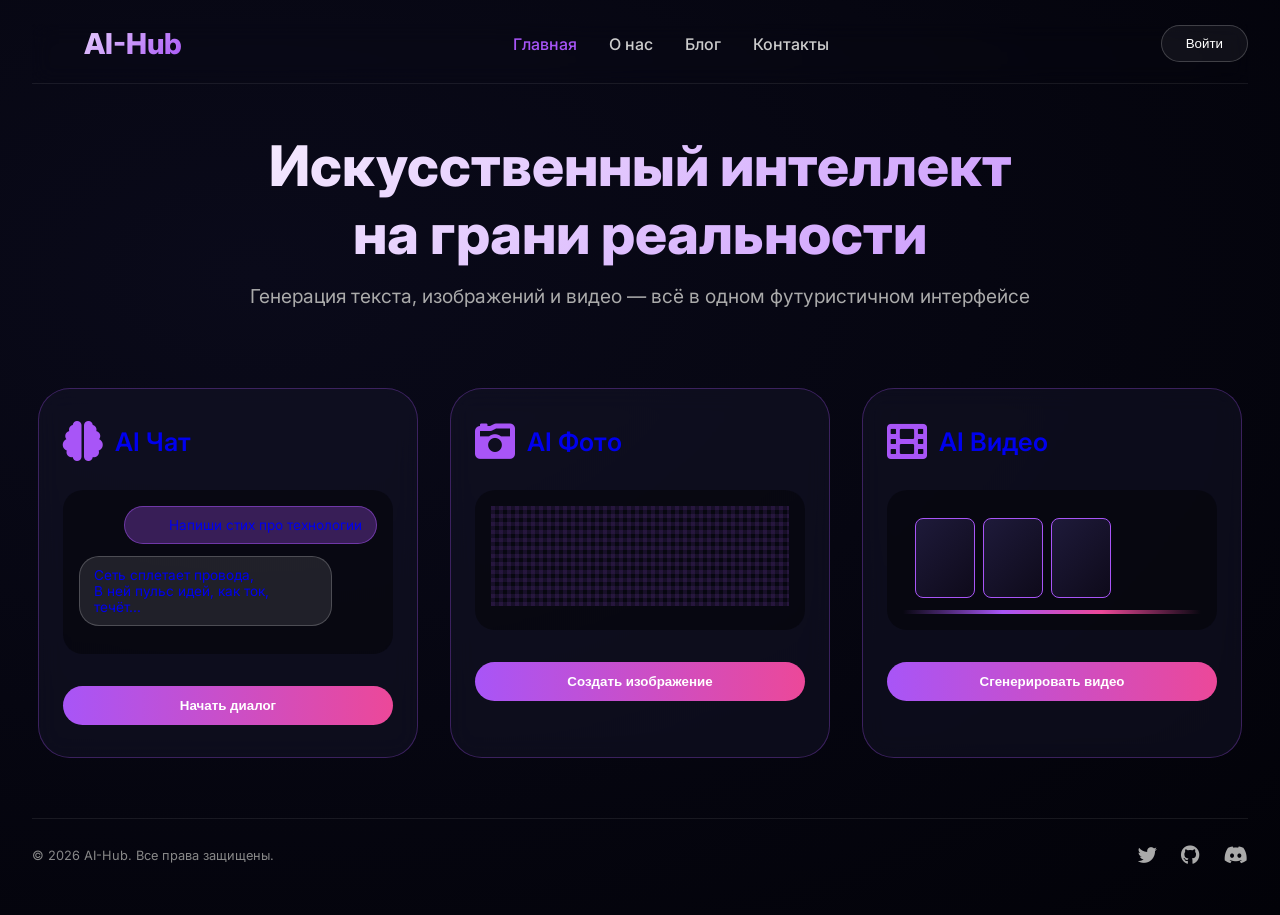
==== index.html @ 040c686a "Update index.html" ====
<!DOCTYPE html>
<html lang="ru">
<head>
    <meta charset="UTF-8">
    <meta name="viewport" content="width=device-width, initial-scale=1.0">
    <title>AI-Hub | Главная</title>
    <link href="https://fonts.googleapis.com/css2?family=Inter:wght@300;400;600;700;800&display=swap" rel="stylesheet">
    <link rel="stylesheet" href="https://cdnjs.cloudflare.com/ajax/libs/font-awesome/6.0.0-beta3/css/all.min.css">
    <style>
        * {
            margin: 0;
            padding: 0;
            box-sizing: border-box;
        }

        body {
            font-family: 'Inter', sans-serif;
            background: radial-gradient(ellipse at 20% 30%, #0a0a1a, #020208);
            color: #eef2ff;
            min-height: 100vh;
        }

        .container {
            max-width: 1400px;
            margin: 0 auto;
            padding: 24px 32px;
        }

        /* Шапка */
        header {
            display: flex;
            justify-content: space-between;
            align-items: center;
            flex-wrap: wrap;
            gap: 20px;
            padding-bottom: 20px;
            border-bottom: 1px solid rgba(255,255,255,0.08);
            backdrop-filter: blur(10px);
            margin-bottom: 48px;
        }
        .logo {
            display: flex;
            align-items: center;
            gap: 12px;
            font-size: 1.8rem;
            font-weight: 800;
            background: linear-gradient(135deg, #fff, #a855f7);
            -webkit-background-clip: text;
            background-clip: text;
            color: transparent;
        }
        .logo-icon {
            font-size: 2rem;
            filter: drop-shadow(0 0 8px #a855f7);
        }
        nav {
            display: flex;
            gap: 32px;
        }
        nav a {
            color: #ccc;
            text-decoration: none;
            font-weight: 500;
            transition: 0.2s;
        }
        nav a:hover, nav a.active {
            color: #a855f7;
        }
        .glass-btn {
            background: rgba(255,255,255,0.05);
            border: 1px solid rgba(255,255,255,0.2);
            padding: 10px 24px;
            border-radius: 40px;
            color: white;
            cursor: pointer;
        }

        /* Герой */
        .hero {
            text-align: center;
            margin-bottom: 80px;
        }
        .hero h1 {
            font-size: 3.5rem;
            font-weight: 800;
            background: linear-gradient(135deg, #fff, #c084fc);
            -webkit-background-clip: text;
            background-clip: text;
            color: transparent;
            margin-bottom: 16px;
        }
        .hero p {
            font-size: 1.2rem;
            color: #aaa;
        }

        /* Карточки – кликабельные ссылки */
        .cards-container {
            display: flex;
            justify-content: center;
            gap: 32px;
            flex-wrap: wrap;
            margin-bottom: 60px;
        }
        .card-link {
            display: block;
            text-decoration: none;
            flex: 1;
            min-width: 280px;
            max-width: 380px;
        }
        .glass-card {
            background: rgba(20,20,40,0.5);
            backdrop-filter: blur(12px);
            border-radius: 32px;
            border: 1px solid rgba(168,85,247,0.3);
            padding: 28px 24px 32px;
            transition: all 0.3s ease;
            height: 100%;
            cursor: pointer;
        }
        .card-link:hover .glass-card {
            transform: translateY(-8px);
            border-color: #a855f7;
            box-shadow: 0 20px 40px rgba(168,85,247,0.2);
        }
        .card-header {
            display: flex;
            align-items: center;
            gap: 12px;
            margin-bottom: 24px;
        }
        .card-icon {
            font-size: 2.5rem;
            color: #a855f7;
        }
        .card-header h2 {
            font-size: 1.6rem;
            font-weight: 600;
        }
        .chat-preview, .photo-preview, .video-preview {
            background: rgba(0,0,0,0.4);
            border-radius: 20px;
            padding: 16px;
            margin: 16px 0;
            min-height: 140px;
        }
        .message-bubble {
            max-width: 85%;
            padding: 10px 14px;
            border-radius: 20px;
            margin-bottom: 12px;
            font-size: 0.85rem;
        }
        .message-bubble.user {
            background: rgba(168,85,247,0.3);
            border: 1px solid rgba(168,85,247,0.5);
            margin-left: auto;
            text-align: right;
        }
        .message-bubble.ai {
            background: rgba(255,255,255,0.1);
            border: 1px solid rgba(255,255,255,0.2);
        }
        .photo-preview {
            overflow: hidden;   /* ← уже было */
        }
        .video-preview {
            overflow: hidden;   /* ✅ ИСПРАВЛЕНО: теперь анимация не вылезает */
        }
        .pixel-canvas {
            width: 100%;
            height: 100px;
            background: repeating-linear-gradient(0deg, rgba(168,85,247,0.1) 0px, rgba(168,85,247,0.1) 4px, transparent 4px, transparent 8px),
                        repeating-linear-gradient(90deg, rgba(168,85,247,0.1) 0px, rgba(168,85,247,0.1) 4px, transparent 4px, transparent 8px);
            animation: pixelShift 3s linear infinite;
        }
        @keyframes pixelShift {
            0% { background-position: 0 0; }
            100% { background-position: 40px 40px; }
        }
        .film-strip {
            display: flex;
            gap: 8px;
            padding: 12px;
            animation: slideStrip 4s linear infinite;
        }
        .frame {
            width: 60px;
            height: 80px;
            background: linear-gradient(135deg, #1e1a3a, #0e0a1a);
            border: 1px solid #a855f7;
            border-radius: 8px;
            flex-shrink: 0;
        }
        @keyframes slideStrip {
            0% { transform: translateX(0); }
            100% { transform: translateX(-200px); }
        }
        .data-stream {
            height: 4px;
            background: linear-gradient(90deg, transparent, #a855f7, #ec4899, transparent);
            animation: streamFlow 1.5s linear infinite;
        }
        @keyframes streamFlow {
            0% { background-position: -200% 0; }
            100% { background-position: 200% 0; }
        }
        .card-btn {
            background: linear-gradient(90deg, #a855f7, #ec4899);
            border: none;
            width: 100%;
            padding: 12px;
            border-radius: 40px;
            font-weight: 600;
            color: white;
            cursor: pointer;
            margin-top: 16px;
            transition: 0.2s;
        }

        footer {
            display: flex;
            justify-content: space-between;
            align-items: center;
            flex-wrap: wrap;
            gap: 16px;
            padding: 24px 0;
            border-top: 1px solid rgba(255,255,255,0.08);
            font-size: 0.8rem;
            color: #888;
        }
        .social-links a {
            color: #aaa;
            margin-left: 20px;
            font-size: 1.2rem;
        }
        .social-links a:hover {
            color: #a855f7;
        }

        @media (max-width: 768px) {
            .container { padding: 16px; }
            .hero h1 { font-size: 2rem; }
            .cards-container { flex-direction: column; align-items: center; }
        }
    </style>
</head>
<body>
    <div class="container">
        <header>
            <div class="logo">
                <div class="logo-icon">✨</div>
                <span>AI-Hub</span>
            </div>
            <nav>
                <a href="index.html" class="active">Главная</a>
                <a href="about.html">О нас</a>
                <a href="blog.html">Блог</a>
                <a href="contacts.html">Контакты</a>
            </nav>
            <button class="glass-btn">Войти</button>
        </header>

        <main>
            <div class="hero">
                <h1>Искусственный интеллект<br>на грани реальности</h1>
                <p>Генерация текста, изображений и видео — всё в одном футуристичном интерфейсе</p>
            </div>

            <div class="cards-container">
                <!-- AI Чат -->
                <a href="chat.html" class="card-link">
                    <div class="glass-card">
                        <div class="card-header">
                            <div class="card-icon"><i class="fas fa-brain"></i></div>
                            <h2>AI Чат</h2>
                        </div>
                        <div class="chat-preview">
                            <div class="message-bubble user">Напиши стих про технологии</div>
                            <div class="message-bubble ai">Сеть сплетает провода,<br>В ней пульс идей, как ток, течёт...</div>
                        </div>
                        <button class="card-btn">Начать диалог</button>
                    </div>
                </a>

                <!-- AI Фото -->
                <a href="photo.html" class="card-link">
                    <div class="glass-card">
                        <div class="card-header">
                            <div class="card-icon"><i class="fas fa-camera-retro"></i></div>
                            <h2>AI Фото</h2>
                        </div>
                        <div class="photo-preview">
                            <div class="pixel-canvas"></div>
                        </div>
                        <button class="card-btn">Создать изображение</button>
                    </div>
                </a>

                <!-- AI Видео -->
                <a href="video.html" class="card-link">
                    <div class="glass-card">
                        <div class="card-header">
                            <div class="card-icon"><i class="fas fa-film"></i></div>
                            <h2>AI Видео</h2>
                        </div>
                        <div class="video-preview">
                            <div class="film-strip">
                                <div class="frame"></div>
                                <div class="frame"></div>
                                <div class="frame"></div>
                            </div>
                            <div class="data-stream"></div>
                        </div>
                        <button class="card-btn">Сгенерировать видео</button>
                    </div>
                </a>
            </div>
        </main>

        <footer>
            <p>© 2026 AI-Hub. Все права защищены.</p>
            <div class="social-links">
                <a href="#"><i class="fab fa-twitter"></i></a>
                <a href="#"><i class="fab fa-github"></i></a>
                <a href="#"><i class="fab fa-discord"></i></a>
            </div>
        </footer>
    </div>
</body>
</html>
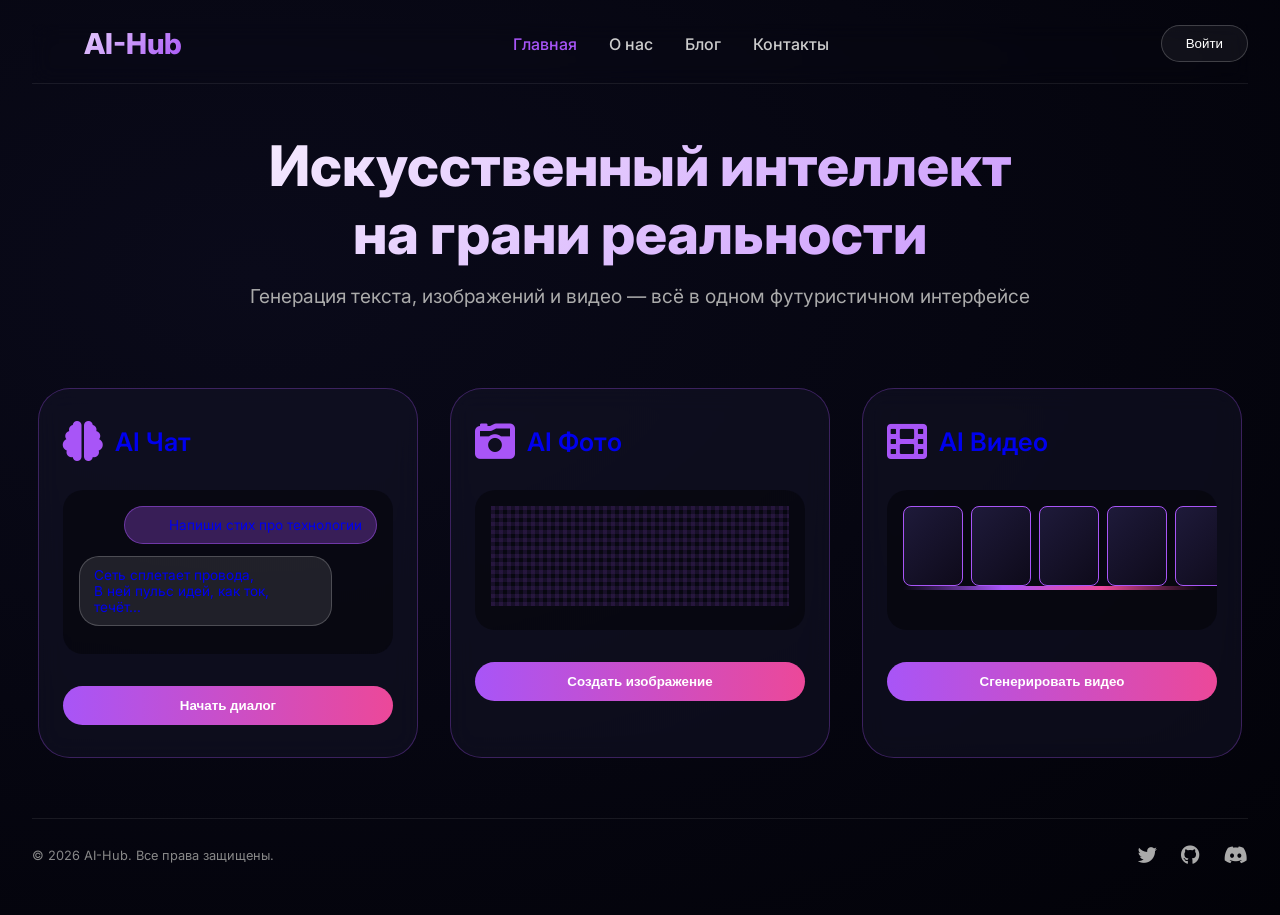
==== commit 7d54effa: "Update index.html" ====
--- a/index.html
+++ b/index.html
@@ -26,7 +26,6 @@
             padding: 24px 32px;
         }
 
-        /* Шапка */
         header {
             display: flex;
             justify-content: space-between;
@@ -75,7 +74,6 @@
             cursor: pointer;
         }
 
-        /* Герой */
         .hero {
             text-align: center;
             margin-bottom: 80px;
@@ -94,7 +92,6 @@
             color: #aaa;
         }
 
-        /* Карточки – кликабельные ссылки */
         .cards-container {
             display: flex;
             justify-content: center;
@@ -163,10 +160,10 @@
             border: 1px solid rgba(255,255,255,0.2);
         }
         .photo-preview {
-            overflow: hidden;   /* ← уже было */
+            overflow: hidden;
         }
         .video-preview {
-            overflow: hidden;   /* ✅ ИСПРАВЛЕНО: теперь анимация не вылезает */
+            overflow: hidden;
         }
         .pixel-canvas {
             width: 100%;
@@ -179,10 +176,12 @@
             0% { background-position: 0 0; }
             100% { background-position: 40px 40px; }
         }
+
+        /* Новый контейнер для бесшовной прокрутки */
         .film-strip {
             display: flex;
             gap: 8px;
-            padding: 12px;
+            width: max-content;        /* чтобы вместить все кадры */
             animation: slideStrip 4s linear infinite;
         }
         .frame {
@@ -195,8 +194,9 @@
         }
         @keyframes slideStrip {
             0% { transform: translateX(0); }
-            100% { transform: translateX(-200px); }
-        }
+            100% { transform: translateX(-50%); }
+        }
+
         .data-stream {
             height: 4px;
             background: linear-gradient(90deg, transparent, #a855f7, #ec4899, transparent);
@@ -310,6 +310,9 @@
                                 <div class="frame"></div>
                                 <div class="frame"></div>
                                 <div class="frame"></div>
+                                <div class="frame"></div>
+                                <div class="frame"></div>
+                                <div class="frame"></div>
                             </div>
                             <div class="data-stream"></div>
                         </div>
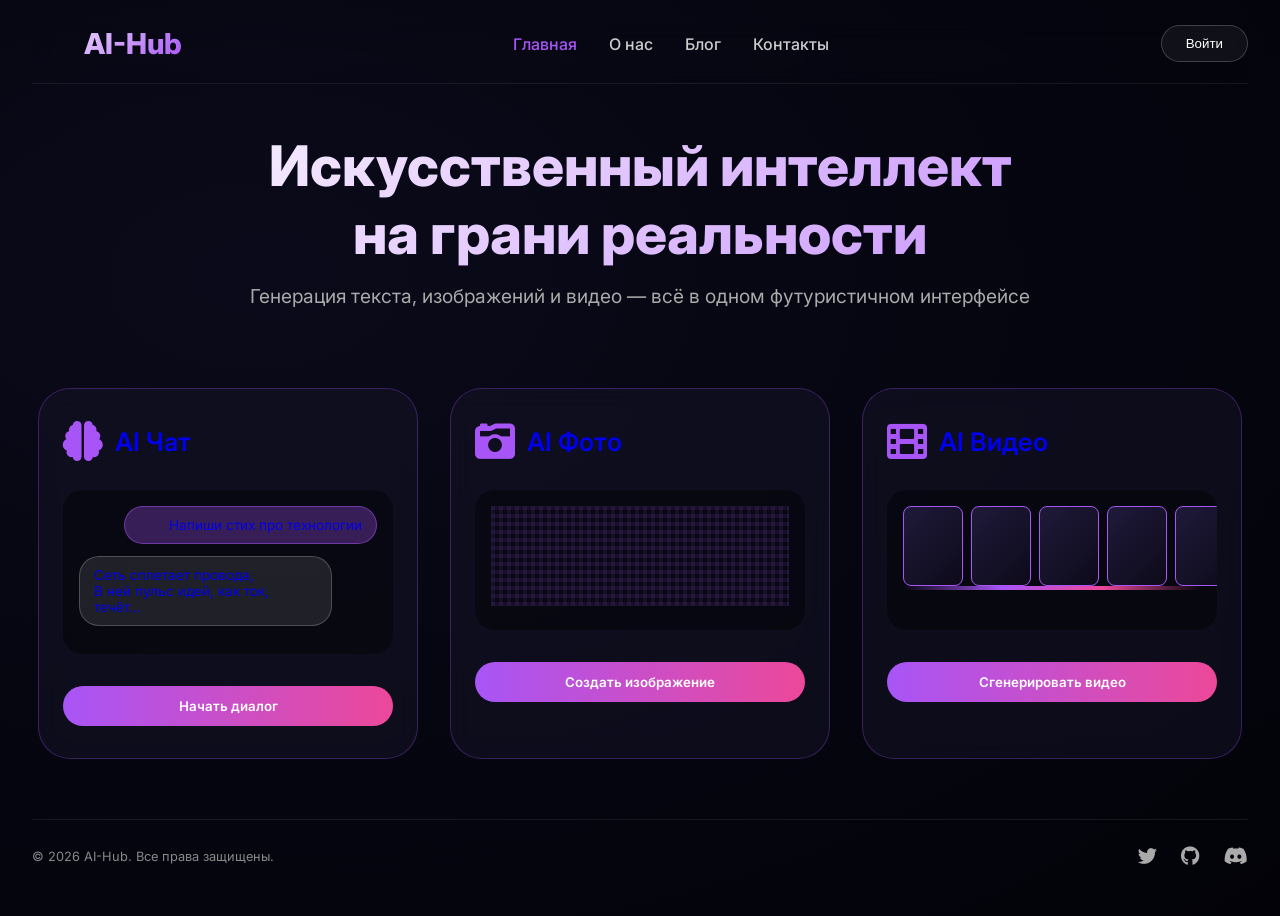
==== commit af333a39: "Update index.html" ====
--- a/index.html
+++ b/index.html
@@ -26,6 +26,7 @@
             padding: 24px 32px;
         }
 
+        /* Шапка */
         header {
             display: flex;
             justify-content: space-between;
@@ -65,6 +66,13 @@
         nav a:hover, nav a.active {
             color: #a855f7;
         }
+
+        /* Кнопка Войти и профиль */
+        .auth-area {
+            display: flex;
+            align-items: center;
+            gap: 12px;
+        }
         .glass-btn {
             background: rgba(255,255,255,0.05);
             border: 1px solid rgba(255,255,255,0.2);
@@ -72,8 +80,46 @@
             border-radius: 40px;
             color: white;
             cursor: pointer;
-        }
-
+            transition: 0.2s;
+        }
+        .glass-btn:hover {
+            background: rgba(168,85,247,0.3);
+            border-color: #a855f7;
+        }
+        .profile-info {
+            display: flex;
+            align-items: center;
+            gap: 12px;
+            background: rgba(255,255,255,0.05);
+            border: 1px solid rgba(168,85,247,0.4);
+            border-radius: 40px;
+            padding: 6px 18px 6px 12px;
+        }
+        .profile-info .user-data {
+            display: flex;
+            flex-direction: column;
+            color: #fff;
+        }
+        .profile-info .user-name {
+            font-weight: 600;
+            font-size: 0.9rem;
+            line-height: 1.2;
+        }
+        .profile-info .user-id {
+            font-size: 0.7rem;
+            color: #a855f7;
+            letter-spacing: 0.5px;
+        }
+        .profile-info .logout-btn {
+            background: none;
+            border: none;
+            color: #ff4d6a;
+            font-size: 1rem;
+            cursor: pointer;
+            padding: 4px;
+        }
+
+        /* Герой */
         .hero {
             text-align: center;
             margin-bottom: 80px;
@@ -92,6 +138,7 @@
             color: #aaa;
         }
 
+        /* Карточки */
         .cards-container {
             display: flex;
             justify-content: center;
@@ -176,12 +223,10 @@
             0% { background-position: 0 0; }
             100% { background-position: 40px 40px; }
         }
-
-        /* Новый контейнер для бесшовной прокрутки */
         .film-strip {
             display: flex;
             gap: 8px;
-            width: max-content;        /* чтобы вместить все кадры */
+            width: max-content;
             animation: slideStrip 4s linear infinite;
         }
         .frame {
@@ -196,7 +241,6 @@
             0% { transform: translateX(0); }
             100% { transform: translateX(-50%); }
         }
-
         .data-stream {
             height: 4px;
             background: linear-gradient(90deg, transparent, #a855f7, #ec4899, transparent);
@@ -217,6 +261,109 @@
             cursor: pointer;
             margin-top: 16px;
             transition: 0.2s;
+            font-family: 'Inter', sans-serif;
+        }
+
+        /* Модальное окно */
+        .modal {
+            display: none;
+            position: fixed;
+            top: 0;
+            left: 0;
+            width: 100%;
+            height: 100%;
+            background: rgba(0,0,0,0.7);
+            backdrop-filter: blur(6px);
+            justify-content: center;
+            align-items: center;
+            z-index: 1000;
+        }
+        .modal.active {
+            display: flex;
+        }
+        .modal-content {
+            background: rgba(20,20,40,0.95);
+            backdrop-filter: blur(12px);
+            border: 1px solid rgba(168,85,247,0.4);
+            border-radius: 32px;
+            padding: 32px;
+            max-width: 400px;
+            width: 90%;
+            position: relative;
+            animation: modalIn 0.3s ease;
+        }
+        @keyframes modalIn {
+            from { transform: scale(0.9); opacity: 0; }
+            to { transform: scale(1); opacity: 1; }
+        }
+        .modal-close {
+            position: absolute;
+            top: 16px;
+            right: 20px;
+            background: none;
+            border: none;
+            color: #aaa;
+            font-size: 1.5rem;
+            cursor: pointer;
+        }
+        .modal-tabs {
+            display: flex;
+            margin-bottom: 24px;
+            border-bottom: 1px solid rgba(255,255,255,0.1);
+        }
+        .modal-tab {
+            flex: 1;
+            text-align: center;
+            padding: 12px;
+            cursor: pointer;
+            font-weight: 500;
+            color: #aaa;
+            transition: 0.2s;
+            border-bottom: 2px solid transparent;
+        }
+        .modal-tab.active {
+            color: #a855f7;
+            border-bottom-color: #a855f7;
+        }
+        .form-group {
+            margin-bottom: 16px;
+        }
+        .form-group label {
+            display: block;
+            margin-bottom: 6px;
+            font-size: 0.85rem;
+            color: #ccc;
+        }
+        .form-group input {
+            width: 100%;
+            background: rgba(0,0,0,0.5);
+            border: 1px solid rgba(168,85,247,0.5);
+            border-radius: 12px;
+            padding: 12px;
+            color: white;
+            font-family: 'Inter', sans-serif;
+        }
+        .form-group input:focus {
+            outline: none;
+            border-color: #a855f7;
+        }
+        .error-msg {
+            color: #ff6b7a;
+            font-size: 0.8rem;
+            margin-top: 4px;
+            display: none;
+        }
+        .submit-btn {
+            background: linear-gradient(90deg, #a855f7, #ec4899);
+            border: none;
+            width: 100%;
+            padding: 12px;
+            border-radius: 40px;
+            font-weight: 600;
+            color: white;
+            cursor: pointer;
+            margin-top: 8px;
+            font-family: 'Inter', sans-serif;
         }
 
         footer {
@@ -259,7 +406,9 @@
                 <a href="blog.html">Блог</a>
                 <a href="contacts.html">Контакты</a>
             </nav>
-            <button class="glass-btn">Войти</button>
+            <div class="auth-area" id="authArea">
+                <button class="glass-btn" id="authBtn">Войти</button>
+            </div>
         </header>
 
         <main>
@@ -280,7 +429,7 @@
                             <div class="message-bubble user">Напиши стих про технологии</div>
                             <div class="message-bubble ai">Сеть сплетает провода,<br>В ней пульс идей, как ток, течёт...</div>
                         </div>
-                        <button class="card-btn">Начать диалог</button>
+                        <button class="card-btn" type="button">Начать диалог</button>
                     </div>
                 </a>
 
@@ -294,7 +443,7 @@
                         <div class="photo-preview">
                             <div class="pixel-canvas"></div>
                         </div>
-                        <button class="card-btn">Создать изображение</button>
+                        <button class="card-btn" type="button">Создать изображение</button>
                     </div>
                 </a>
 
@@ -316,7 +465,7 @@
                             </div>
                             <div class="data-stream"></div>
                         </div>
-                        <button class="card-btn">Сгенерировать видео</button>
+                        <button class="card-btn" type="button">Сгенерировать видео</button>
                     </div>
                 </a>
             </div>
@@ -331,5 +480,270 @@
             </div>
         </footer>
     </div>
+
+    <!-- Модальное окно авторизации -->
+    <div class="modal" id="authModal">
+        <div class="modal-content">
+            <button class="modal-close" id="closeModal">&times;</button>
+            <div class="modal-tabs">
+                <div class="modal-tab active" data-tab="login">Вход</div>
+                <div class="modal-tab" data-tab="register">Регистрация</div>
+            </div>
+            <!-- Форма входа -->
+            <form id="loginForm">
+                <div class="form-group">
+                    <label>Имя пользователя (латиница)</label>
+                    <input type="text" id="loginName" placeholder="username" required>
+                    <div class="error-msg" id="loginError"></div>
+                </div>
+                <div class="form-group">
+                    <label>Пароль</label>
+                    <input type="password" id="loginPassword" placeholder="Пароль" required>
+                </div>
+                <button type="submit" class="submit-btn">Войти</button>
+            </form>
+            <!-- Форма регистрации (скрыта) -->
+            <form id="registerForm" style="display: none;">
+                <div class="form-group">
+                    <label>Имя пользователя (латиница)</label>
+                    <input type="text" id="regName" placeholder="username" required>
+                    <div class="error-msg" id="regNameError"></div>
+                </div>
+                <div class="form-group">
+                    <label>Пароль (минимум 6 символов)</label>
+                    <input type="password" id="regPassword" placeholder="Пароль" required>
+                    <div class="error-msg" id="regPassError"></div>
+                </div>
+                <div class="form-group">
+                    <label>Повторите пароль</label>
+                    <input type="password" id="regPassword2" placeholder="Пароль ещё раз" required>
+                    <div class="error-msg" id="regPass2Error"></div>
+                </div>
+                <button type="submit" class="submit-btn">Зарегистрироваться</button>
+            </form>
+        </div>
+    </div>
+
+    <script>
+        (() => {
+            // ---------- localStorage база ----------
+            const STORAGE_KEY = 'aihub_users';
+            const CURRENT_USER_KEY = 'aihub_currentUser';
+
+            function getUsers() {
+                try {
+                    return JSON.parse(localStorage.getItem(STORAGE_KEY)) || [];
+                } catch (e) {
+                    return [];
+                }
+            }
+
+            function saveUsers(users) {
+                localStorage.setItem(STORAGE_KEY, JSON.stringify(users));
+            }
+
+            function getCurrentUser() {
+                try {
+                    return JSON.parse(localStorage.getItem(CURRENT_USER_KEY));
+                } catch (e) {
+                    return null;
+                }
+            }
+
+            function setCurrentUser(user) {
+                localStorage.setItem(CURRENT_USER_KEY, JSON.stringify(user));
+            }
+
+            function clearCurrentUser() {
+                localStorage.removeItem(CURRENT_USER_KEY);
+            }
+
+            // ---------- DOM элементы ----------
+            const authArea = document.getElementById('authArea');
+            const authBtn = document.getElementById('authBtn');
+            const modal = document.getElementById('authModal');
+            const closeModalBtn = document.getElementById('closeModal');
+            const tabs = document.querySelectorAll('.modal-tab');
+            const loginForm = document.getElementById('loginForm');
+            const registerForm = document.getElementById('registerForm');
+
+            const loginName = document.getElementById('loginName');
+            const loginPassword = document.getElementById('loginPassword');
+            const loginError = document.getElementById('loginError');
+
+            const regName = document.getElementById('regName');
+            const regPassword = document.getElementById('regPassword');
+            const regPassword2 = document.getElementById('regPassword2');
+            const regNameError = document.getElementById('regNameError');
+            const regPassError = document.getElementById('regPassError');
+            const regPass2Error = document.getElementById('regPass2Error');
+
+            // ---------- Функции отображения профиля ----------
+            function renderAuthArea() {
+                const user = getCurrentUser();
+                authArea.innerHTML = ''; // очищаем
+                if (user) {
+                    // показываем профиль
+                    const profileDiv = document.createElement('div');
+                    profileDiv.className = 'profile-info';
+                    profileDiv.innerHTML = `
+                        <div class="user-data">
+                            <span class="user-name">${user.name}</span>
+                            <span class="user-id">ID: ${user.id}</span>
+                        </div>
+                        <button class="logout-btn" id="logoutBtn" title="Выйти"><i class="fas fa-sign-out-alt"></i></button>
+                    `;
+                    authArea.appendChild(profileDiv);
+                    document.getElementById('logoutBtn').addEventListener('click', logout);
+                } else {
+                    // кнопка Войти
+                    const btn = document.createElement('button');
+                    btn.className = 'glass-btn';
+                    btn.id = 'authBtn';
+                    btn.textContent = 'Войти';
+                    btn.addEventListener('click', openModal);
+                    authArea.appendChild(btn);
+                }
+            }
+
+            function openModal() {
+                modal.classList.add('active');
+                // сброс полей и ошибок
+                loginForm.reset();
+                registerForm.reset();
+                hideErrors();
+                // вкладка Вход по умолчанию
+                switchTab('login');
+            }
+
+            function closeModal() {
+                modal.classList.remove('active');
+            }
+
+            function hideErrors() {
+                loginError.style.display = 'none';
+                regNameError.style.display = 'none';
+                regPassError.style.display = 'none';
+                regPass2Error.style.display = 'none';
+            }
+
+            function switchTab(tabName) {
+                tabs.forEach(t => t.classList.remove('active'));
+                if (tabName === 'login') {
+                    document.querySelector('[data-tab="login"]').classList.add('active');
+                    loginForm.style.display = 'block';
+                    registerForm.style.display = 'none';
+                } else {
+                    document.querySelector('[data-tab="register"]').classList.add('active');
+                    loginForm.style.display = 'none';
+                    registerForm.style.display = 'block';
+                }
+                hideErrors();
+            }
+
+            // Валидация имени (только латиница и цифры)
+            function isValidUsername(name) {
+                return /^[a-zA-Z0-9]+$/.test(name);
+            }
+
+            function generateUserId() {
+                return 'U' + Math.random().toString(16).slice(2, 10).toUpperCase();
+            }
+
+            // ---------- Логика входа ----------
+            loginForm.addEventListener('submit', (e) => {
+                e.preventDefault();
+                hideErrors();
+                const name = loginName.value.trim();
+                const pass = loginPassword.value;
+                if (!isValidUsername(name)) {
+                    loginError.textContent = 'Имя может содержать только латинские буквы и цифры';
+                    loginError.style.display = 'block';
+                    return;
+                }
+                const users = getUsers();
+                const user = users.find(u => u.name.toLowerCase() === name.toLowerCase() && u.password === pass);
+                if (!user) {
+                    loginError.textContent = 'Неверное имя пользователя или пароль';
+                    loginError.style.display = 'block';
+                    return;
+                }
+                // Успешный вход
+                setCurrentUser({ name: user.name, id: user.id });
+                closeModal();
+                renderAuthArea();
+            });
+
+            // ---------- Логика регистрации ----------
+            registerForm.addEventListener('submit', (e) => {
+                e.preventDefault();
+                hideErrors();
+                const name = regName.value.trim();
+                const pass = regPassword.value;
+                const pass2 = regPassword2.value;
+
+                // Проверки
+                if (!isValidUsername(name)) {
+                    regNameError.textContent = 'Имя может содержать только латинские буквы и цифры';
+                    regNameError.style.display = 'block';
+                    return;
+                }
+                if (pass.length < 6) {
+                    regPassError.textContent = 'Пароль должен быть не менее 6 символов';
+                    regPassError.style.display = 'block';
+                    return;
+                }
+                if (pass !== pass2) {
+                    regPass2Error.textContent = 'Пароли не совпадают';
+                    regPass2Error.style.display = 'block';
+                    return;
+                }
+
+                const users = getUsers();
+                if (users.some(u => u.name.toLowerCase() === name.toLowerCase())) {
+                    regNameError.textContent = 'Пользователь с таким именем уже существует';
+                    regNameError.style.display = 'block';
+                    return;
+                }
+
+                // Создаём нового пользователя
+                const newUser = {
+                    name: name,
+                    password: pass,
+                    id: generateUserId()
+                };
+                users.push(newUser);
+                saveUsers(users);
+
+                // Автоматический вход после регистрации
+                setCurrentUser({ name: newUser.name, id: newUser.id });
+                closeModal();
+                renderAuthArea();
+            });
+
+            // Выход
+            function logout() {
+                clearCurrentUser();
+                renderAuthArea();
+            }
+
+            // Переключение вкладок
+            tabs.forEach(tab => {
+                tab.addEventListener('click', () => {
+                    const tabName = tab.dataset.tab;
+                    switchTab(tabName);
+                });
+            });
+
+            // Закрытие модального окна
+            closeModalBtn.addEventListener('click', closeModal);
+            window.addEventListener('click', (e) => {
+                if (e.target === modal) closeModal();
+            });
+
+            // Начальный рендер при загрузке
+            renderAuthArea();
+        })();
+    </script>
 </body>
 </html>
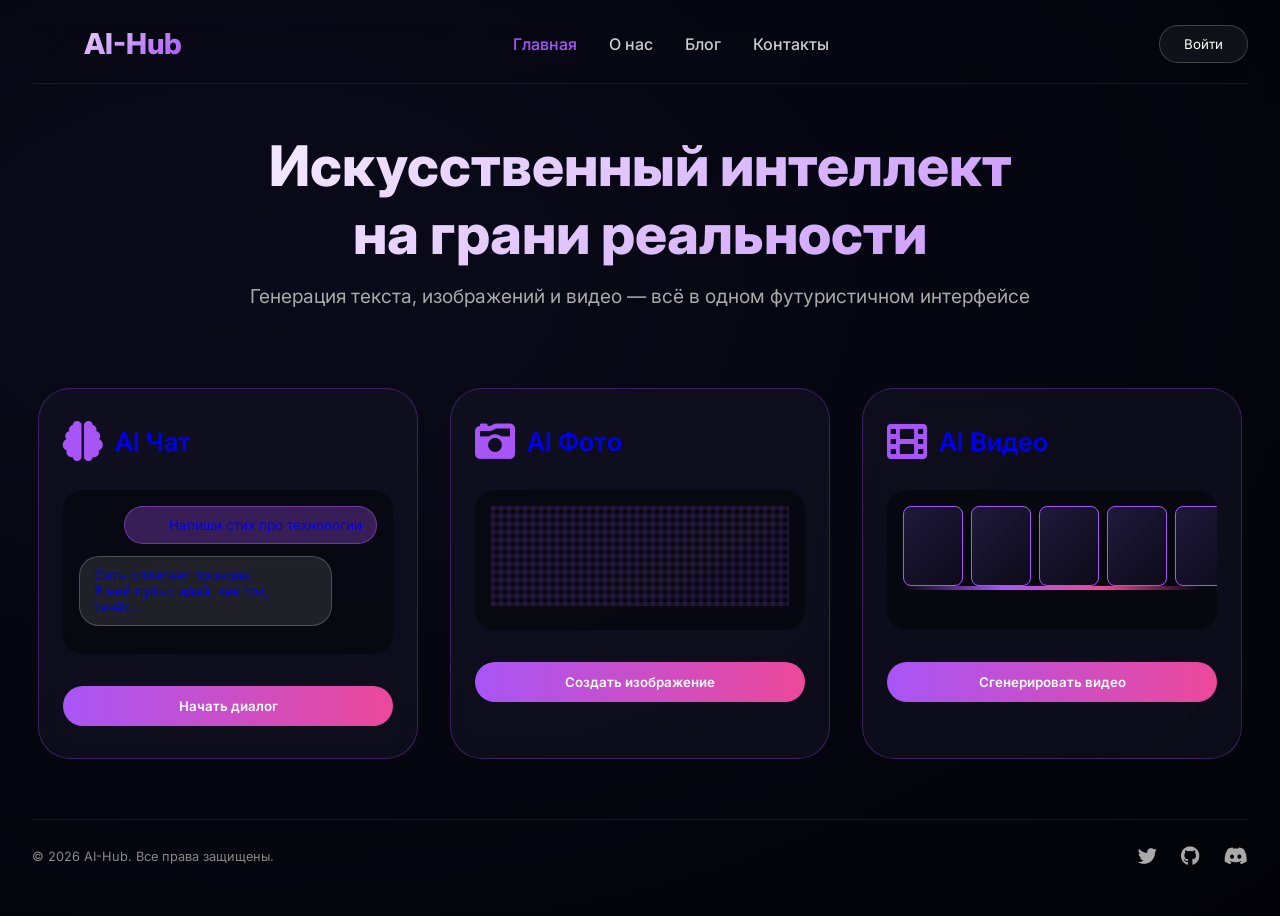
==== commit 2c27a5fc: "Update index.html" ====
--- a/index.html
+++ b/index.html
@@ -26,7 +26,6 @@
             padding: 24px 32px;
         }
 
-        /* Шапка */
         header {
             display: flex;
             justify-content: space-between;
@@ -67,7 +66,7 @@
             color: #a855f7;
         }
 
-        /* Кнопка Войти и профиль */
+        /* Профиль */
         .auth-area {
             display: flex;
             align-items: center;
@@ -81,6 +80,7 @@
             color: white;
             cursor: pointer;
             transition: 0.2s;
+            font-family: 'Inter', sans-serif;
         }
         .glass-btn:hover {
             background: rgba(168,85,247,0.3);
@@ -89,32 +89,64 @@
         .profile-info {
             display: flex;
             align-items: center;
-            gap: 12px;
+            gap: 16px;
             background: rgba(255,255,255,0.05);
             border: 1px solid rgba(168,85,247,0.4);
             border-radius: 40px;
             padding: 6px 18px 6px 12px;
         }
-        .profile-info .user-data {
+        .user-data {
             display: flex;
             flex-direction: column;
             color: #fff;
         }
-        .profile-info .user-name {
+        .user-name {
             font-weight: 600;
             font-size: 0.9rem;
             line-height: 1.2;
         }
-        .profile-info .user-id {
+        .user-id {
             font-size: 0.7rem;
             color: #a855f7;
             letter-spacing: 0.5px;
         }
-        .profile-info .logout-btn {
+        .balance-area {
+            display: flex;
+            align-items: center;
+            gap: 6px;
+            background: rgba(255,215,0,0.1);
+            border: 1px solid rgba(255,215,0,0.4);
+            border-radius: 20px;
+            padding: 4px 10px;
+        }
+        .balance-area .coin-icon {
+            color: #FFD700;
+            font-size: 1rem;
+        }
+        .balance-amount {
+            font-weight: 600;
+            color: #FFD700;
+            font-size: 0.9rem;
+        }
+        .topup-btn {
+            background: rgba(168,85,247,0.2);
+            border: 1px solid #a855f7;
+            color: #a855f7;
+            font-size: 0.85rem;
+            padding: 6px 12px;
+            border-radius: 20px;
+            cursor: pointer;
+            font-weight: 600;
+            transition: 0.2s;
+        }
+        .topup-btn:hover {
+            background: rgba(168,85,247,0.4);
+        }
+        .logout-btn {
             background: none;
             border: none;
             color: #ff4d6a;
-            font-size: 1rem;
+            font-size: 1.1rem;
             cursor: pointer;
             padding: 4px;
         }
@@ -264,7 +296,7 @@
             font-family: 'Inter', sans-serif;
         }
 
-        /* Модальное окно */
+        /* Модальные окна */
         .modal {
             display: none;
             position: fixed;
@@ -364,6 +396,50 @@
             cursor: pointer;
             margin-top: 8px;
             font-family: 'Inter', sans-serif;
+        }
+
+        /* Пополнение */
+        .package-grid {
+            display: grid;
+            grid-template-columns: 1fr 1fr;
+            gap: 10px;
+            margin: 20px 0;
+        }
+        .package-btn {
+            background: rgba(168,85,247,0.1);
+            border: 1px solid rgba(168,85,247,0.4);
+            border-radius: 16px;
+            padding: 12px;
+            text-align: center;
+            cursor: pointer;
+            transition: 0.2s;
+            color: #fff;
+        }
+        .package-btn:hover {
+            background: rgba(168,85,247,0.3);
+            border-color: #a855f7;
+        }
+        .package-amount {
+            font-size: 1.2rem;
+            font-weight: 700;
+            color: #FFD700;
+        }
+        .package-price {
+            font-size: 0.85rem;
+            color: #aaa;
+        }
+        .custom-amount {
+            display: flex;
+            gap: 10px;
+            align-items: center;
+        }
+        .custom-amount input {
+            flex: 1;
+        }
+        .price-estimate {
+            margin: 8px 0;
+            font-size: 0.9rem;
+            color: #FFD700;
         }
 
         footer {
@@ -418,7 +494,6 @@
             </div>
 
             <div class="cards-container">
-                <!-- AI Чат -->
                 <a href="chat.html" class="card-link">
                     <div class="glass-card">
                         <div class="card-header">
@@ -432,8 +507,6 @@
                         <button class="card-btn" type="button">Начать диалог</button>
                     </div>
                 </a>
-
-                <!-- AI Фото -->
                 <a href="photo.html" class="card-link">
                     <div class="glass-card">
                         <div class="card-header">
@@ -446,8 +519,6 @@
                         <button class="card-btn" type="button">Создать изображение</button>
                     </div>
                 </a>
-
-                <!-- AI Видео -->
                 <a href="video.html" class="card-link">
                     <div class="glass-card">
                         <div class="card-header">
@@ -456,12 +527,8 @@
                         </div>
                         <div class="video-preview">
                             <div class="film-strip">
-                                <div class="frame"></div>
-                                <div class="frame"></div>
-                                <div class="frame"></div>
-                                <div class="frame"></div>
-                                <div class="frame"></div>
-                                <div class="frame"></div>
+                                <div class="frame"></div><div class="frame"></div><div class="frame"></div>
+                                <div class="frame"></div><div class="frame"></div><div class="frame"></div>
                             </div>
                             <div class="data-stream"></div>
                         </div>
@@ -481,15 +548,14 @@
         </footer>
     </div>
 
-    <!-- Модальное окно авторизации -->
+    <!-- Модальное окно входа/регистрации -->
     <div class="modal" id="authModal">
         <div class="modal-content">
-            <button class="modal-close" id="closeModal">&times;</button>
+            <button class="modal-close" id="closeAuthModal">&times;</button>
             <div class="modal-tabs">
                 <div class="modal-tab active" data-tab="login">Вход</div>
                 <div class="modal-tab" data-tab="register">Регистрация</div>
             </div>
-            <!-- Форма входа -->
             <form id="loginForm">
                 <div class="form-group">
                     <label>Имя пользователя (латиница)</label>
@@ -502,7 +568,6 @@
                 </div>
                 <button type="submit" class="submit-btn">Войти</button>
             </form>
-            <!-- Форма регистрации (скрыта) -->
             <form id="registerForm" style="display: none;">
                 <div class="form-group">
                     <label>Имя пользователя (латиница)</label>
@@ -524,66 +589,89 @@
         </div>
     </div>
 
+    <!-- Модальное окно пополнения -->
+    <div class="modal" id="topupModal">
+        <div class="modal-content" style="max-width: 420px;">
+            <button class="modal-close" id="closeTopupModal">&times;</button>
+            <h3 style="margin-bottom: 16px; font-weight: 600;">Пополнение AI-Кредитов</h3>
+            <div class="package-grid">
+                <div class="package-btn" data-amount="100">100<br><span class="package-price">99 ₽</span></div>
+                <div class="package-btn" data-amount="500">500<br><span class="package-price">449 ₽</span></div>
+                <div class="package-btn" data-amount="1000">1 000<br><span class="package-price">849 ₽</span></div>
+                <div class="package-btn" data-amount="5000">5 000<br><span class="package-price">3 999 ₽</span></div>
+                <div class="package-btn" data-amount="10000">10 000<br><span class="package-price">7 499 ₽</span></div>
+            </div>
+            <div class="custom-amount">
+                <input type="number" id="customAmount" placeholder="Введите сумму кредитов" min="1">
+                <button class="submit-btn" id="calculateCustomBtn" style="width: auto; margin: 0;">Рассчитать</button>
+            </div>
+            <div class="price-estimate" id="priceEstimate"></div>
+            <button class="submit-btn" id="buyBtn" disabled>Купить</button>
+            <p class="error-msg" id="topupError" style="margin-top: 8px;"></p>
+        </div>
+    </div>
+
     <script>
         (() => {
-            // ---------- localStorage база ----------
-            const STORAGE_KEY = 'aihub_users';
+            // ---------- localStorage ----------
+            const USERS_KEY = 'aihub_users';
             const CURRENT_USER_KEY = 'aihub_currentUser';
-
-            function getUsers() {
-                try {
-                    return JSON.parse(localStorage.getItem(STORAGE_KEY)) || [];
-                } catch (e) {
-                    return [];
-                }
-            }
-
-            function saveUsers(users) {
-                localStorage.setItem(STORAGE_KEY, JSON.stringify(users));
-            }
-
-            function getCurrentUser() {
-                try {
-                    return JSON.parse(localStorage.getItem(CURRENT_USER_KEY));
-                } catch (e) {
-                    return null;
-                }
-            }
-
-            function setCurrentUser(user) {
-                localStorage.setItem(CURRENT_USER_KEY, JSON.stringify(user));
-            }
-
-            function clearCurrentUser() {
-                localStorage.removeItem(CURRENT_USER_KEY);
-            }
-
-            // ---------- DOM элементы ----------
+            const BALANCES_KEY = 'aihub_balances';
+
+            const getUsers = () => JSON.parse(localStorage.getItem(USERS_KEY)) || [];
+            const saveUsers = (users) => localStorage.setItem(USERS_KEY, JSON.stringify(users));
+            const getCurrentUser = () => JSON.parse(localStorage.getItem(CURRENT_USER_KEY));
+            const setCurrentUser = (user) => localStorage.setItem(CURRENT_USER_KEY, JSON.stringify(user));
+            const clearCurrentUser = () => localStorage.removeItem(CURRENT_USER_KEY);
+
+            const getBalances = () => JSON.parse(localStorage.getItem(BALANCES_KEY)) || {};
+            const saveBalances = (balances) => localStorage.setItem(BALANCES_KEY, JSON.stringify(balances));
+            const getUserBalance = (userId) => {
+                const b = getBalances();
+                return b[userId] || 0;
+            };
+            const setUserBalance = (userId, amount) => {
+                const b = getBalances();
+                b[userId] = amount;
+                saveBalances(b);
+            };
+
+            // Стартовый баланс при регистрации
+            const START_BALANCE = 50;
+
+            // ---------- DOM ----------
             const authArea = document.getElementById('authArea');
-            const authBtn = document.getElementById('authBtn');
-            const modal = document.getElementById('authModal');
-            const closeModalBtn = document.getElementById('closeModal');
-            const tabs = document.querySelectorAll('.modal-tab');
+            const authModal = document.getElementById('authModal');
+            const closeAuthModalBtn = document.getElementById('closeAuthModal');
+            const topupModal = document.getElementById('topupModal');
+            const closeTopupModalBtn = document.getElementById('closeTopupModal');
+            const tabs = document.querySelectorAll('#authModal .modal-tab');
             const loginForm = document.getElementById('loginForm');
             const registerForm = document.getElementById('registerForm');
-
             const loginName = document.getElementById('loginName');
             const loginPassword = document.getElementById('loginPassword');
             const loginError = document.getElementById('loginError');
-
             const regName = document.getElementById('regName');
             const regPassword = document.getElementById('regPassword');
             const regPassword2 = document.getElementById('regPassword2');
             const regNameError = document.getElementById('regNameError');
             const regPassError = document.getElementById('regPassError');
             const regPass2Error = document.getElementById('regPass2Error');
-
-            // ---------- Функции отображения профиля ----------
+            const packageBtns = document.querySelectorAll('.package-btn');
+            const customAmountInput = document.getElementById('customAmount');
+            const priceEstimate = document.getElementById('priceEstimate');
+            const buyBtn = document.getElementById('buyBtn');
+            const topupError = document.getElementById('topupError');
+            const calculateCustomBtn = document.getElementById('calculateCustomBtn');
+
+            let selectedAmount = null;
+
+            // ---------- Рендер профиля ----------
             function renderAuthArea() {
                 const user = getCurrentUser();
-                authArea.innerHTML = ''; // очищаем
+                authArea.innerHTML = '';
                 if (user) {
-                    // показываем профиль
+                    const balance = getUserBalance(user.id);
                     const profileDiv = document.createElement('div');
                     profileDiv.className = 'profile-info';
                     profileDiv.innerHTML = `
@@ -591,45 +679,54 @@
                             <span class="user-name">${user.name}</span>
                             <span class="user-id">ID: ${user.id}</span>
                         </div>
+                        <div class="balance-area">
+                            <i class="fas fa-coins coin-icon"></i>
+                            <span class="balance-amount" id="balanceDisplay">${balance}</span>
+                        </div>
+                        <button class="topup-btn" id="topupBtn">+ Пополнить</button>
                         <button class="logout-btn" id="logoutBtn" title="Выйти"><i class="fas fa-sign-out-alt"></i></button>
                     `;
                     authArea.appendChild(profileDiv);
+                    document.getElementById('topupBtn').addEventListener('click', openTopupModal);
                     document.getElementById('logoutBtn').addEventListener('click', logout);
                 } else {
-                    // кнопка Войти
                     const btn = document.createElement('button');
                     btn.className = 'glass-btn';
                     btn.id = 'authBtn';
                     btn.textContent = 'Войти';
-                    btn.addEventListener('click', openModal);
+                    btn.addEventListener('click', openAuthModal);
                     authArea.appendChild(btn);
                 }
             }
 
-            function openModal() {
-                modal.classList.add('active');
-                // сброс полей и ошибок
+            function updateBalanceDisplay() {
+                const user = getCurrentUser();
+                if (user) {
+                    const balance = getUserBalance(user.id);
+                    const disp = document.getElementById('balanceDisplay');
+                    if (disp) disp.textContent = balance;
+                }
+            }
+
+            function openAuthModal() {
+                authModal.classList.add('active');
                 loginForm.reset();
                 registerForm.reset();
-                hideErrors();
-                // вкладка Вход по умолчанию
-                switchTab('login');
-            }
-
-            function closeModal() {
-                modal.classList.remove('active');
-            }
-
-            function hideErrors() {
+                hideAuthErrors();
+                switchAuthTab('login');
+            }
+            function closeAuthModal() {
+                authModal.classList.remove('active');
+            }
+            function hideAuthErrors() {
                 loginError.style.display = 'none';
                 regNameError.style.display = 'none';
                 regPassError.style.display = 'none';
                 regPass2Error.style.display = 'none';
             }
-
-            function switchTab(tabName) {
+            function switchAuthTab(tab) {
                 tabs.forEach(t => t.classList.remove('active'));
-                if (tabName === 'login') {
+                if (tab === 'login') {
                     document.querySelector('[data-tab="login"]').classList.add('active');
                     loginForm.style.display = 'block';
                     registerForm.style.display = 'none';
@@ -638,22 +735,20 @@
                     loginForm.style.display = 'none';
                     registerForm.style.display = 'block';
                 }
-                hideErrors();
-            }
-
-            // Валидация имени (только латиница и цифры)
+                hideAuthErrors();
+            }
+
             function isValidUsername(name) {
                 return /^[a-zA-Z0-9]+$/.test(name);
             }
-
             function generateUserId() {
                 return 'U' + Math.random().toString(16).slice(2, 10).toUpperCase();
             }
 
-            // ---------- Логика входа ----------
+            // Вход
             loginForm.addEventListener('submit', (e) => {
                 e.preventDefault();
-                hideErrors();
+                hideAuthErrors();
                 const name = loginName.value.trim();
                 const pass = loginPassword.value;
                 if (!isValidUsername(name)) {
@@ -668,21 +763,18 @@
                     loginError.style.display = 'block';
                     return;
                 }
-                // Успешный вход
                 setCurrentUser({ name: user.name, id: user.id });
-                closeModal();
+                closeAuthModal();
                 renderAuthArea();
             });
 
-            // ---------- Логика регистрации ----------
+            // Регистрация
             registerForm.addEventListener('submit', (e) => {
                 e.preventDefault();
-                hideErrors();
+                hideAuthErrors();
                 const name = regName.value.trim();
                 const pass = regPassword.value;
                 const pass2 = regPassword2.value;
-
-                // Проверки
                 if (!isValidUsername(name)) {
                     regNameError.textContent = 'Имя может содержать только латинские буквы и цифры';
                     regNameError.style.display = 'block';
@@ -698,50 +790,91 @@
                     regPass2Error.style.display = 'block';
                     return;
                 }
-
                 const users = getUsers();
                 if (users.some(u => u.name.toLowerCase() === name.toLowerCase())) {
                     regNameError.textContent = 'Пользователь с таким именем уже существует';
                     regNameError.style.display = 'block';
                     return;
                 }
-
-                // Создаём нового пользователя
-                const newUser = {
-                    name: name,
-                    password: pass,
-                    id: generateUserId()
-                };
+                const newUser = { name, password: pass, id: generateUserId() };
                 users.push(newUser);
                 saveUsers(users);
-
-                // Автоматический вход после регистрации
+                setUserBalance(newUser.id, START_BALANCE); // стартовые кредиты
                 setCurrentUser({ name: newUser.name, id: newUser.id });
-                closeModal();
+                closeAuthModal();
                 renderAuthArea();
             });
 
-            // Выход
             function logout() {
                 clearCurrentUser();
                 renderAuthArea();
             }
 
-            // Переключение вкладок
             tabs.forEach(tab => {
-                tab.addEventListener('click', () => {
-                    const tabName = tab.dataset.tab;
-                    switchTab(tabName);
+                tab.addEventListener('click', () => switchAuthTab(tab.dataset.tab));
+            });
+            closeAuthModalBtn.addEventListener('click', closeAuthModal);
+            window.addEventListener('click', (e) => {
+                if (e.target === authModal) closeAuthModal();
+                if (e.target === topupModal) closeTopupModal();
+            });
+
+            // ---------- Пополнение ----------
+            function openTopupModal() {
+                topupModal.classList.add('active');
+                selectedAmount = null;
+                customAmountInput.value = '';
+                priceEstimate.textContent = '';
+                buyBtn.disabled = true;
+                topupError.style.display = 'none';
+            }
+            function closeTopupModal() {
+                topupModal.classList.remove('active');
+            }
+            closeTopupModalBtn.addEventListener('click', closeTopupModal);
+
+            packageBtns.forEach(btn => {
+                btn.addEventListener('click', () => {
+                    selectedAmount = parseInt(btn.dataset.amount);
+                    customAmountInput.value = '';
+                    const price = Math.round(selectedAmount * 0.99);
+                    priceEstimate.textContent = `К оплате: ${price} ₽`;
+                    buyBtn.disabled = false;
+                    topupError.style.display = 'none';
                 });
             });
 
-            // Закрытие модального окна
-            closeModalBtn.addEventListener('click', closeModal);
-            window.addEventListener('click', (e) => {
-                if (e.target === modal) closeModal();
+            calculateCustomBtn.addEventListener('click', () => {
+                const val = parseInt(customAmountInput.value);
+                if (isNaN(val) || val < 1) {
+                    priceEstimate.textContent = 'Введите корректную сумму';
+                    buyBtn.disabled = true;
+                    return;
+                }
+                selectedAmount = val;
+                const price = (val * 0.99).toFixed(2);
+                priceEstimate.textContent = `К оплате: ${price} ₽`;
+                buyBtn.disabled = false;
+                topupError.style.display = 'none';
             });
 
-            // Начальный рендер при загрузке
+            buyBtn.addEventListener('click', () => {
+                if (!selectedAmount || selectedAmount < 1) return;
+                const user = getCurrentUser();
+                if (!user) {
+                    topupError.textContent = 'Ошибка авторизации';
+                    topupError.style.display = 'block';
+                    return;
+                }
+                const currentBalance = getUserBalance(user.id);
+                const newBalance = currentBalance + selectedAmount;
+                setUserBalance(user.id, newBalance);
+                updateBalanceDisplay();
+                alert(`✅ Баланс пополнен на ${selectedAmount} AI-Кредитов.\nТекущий баланс: ${newBalance} кредитов.`);
+                closeTopupModal();
+            });
+
+            // Начальный рендер
             renderAuthArea();
         })();
     </script>
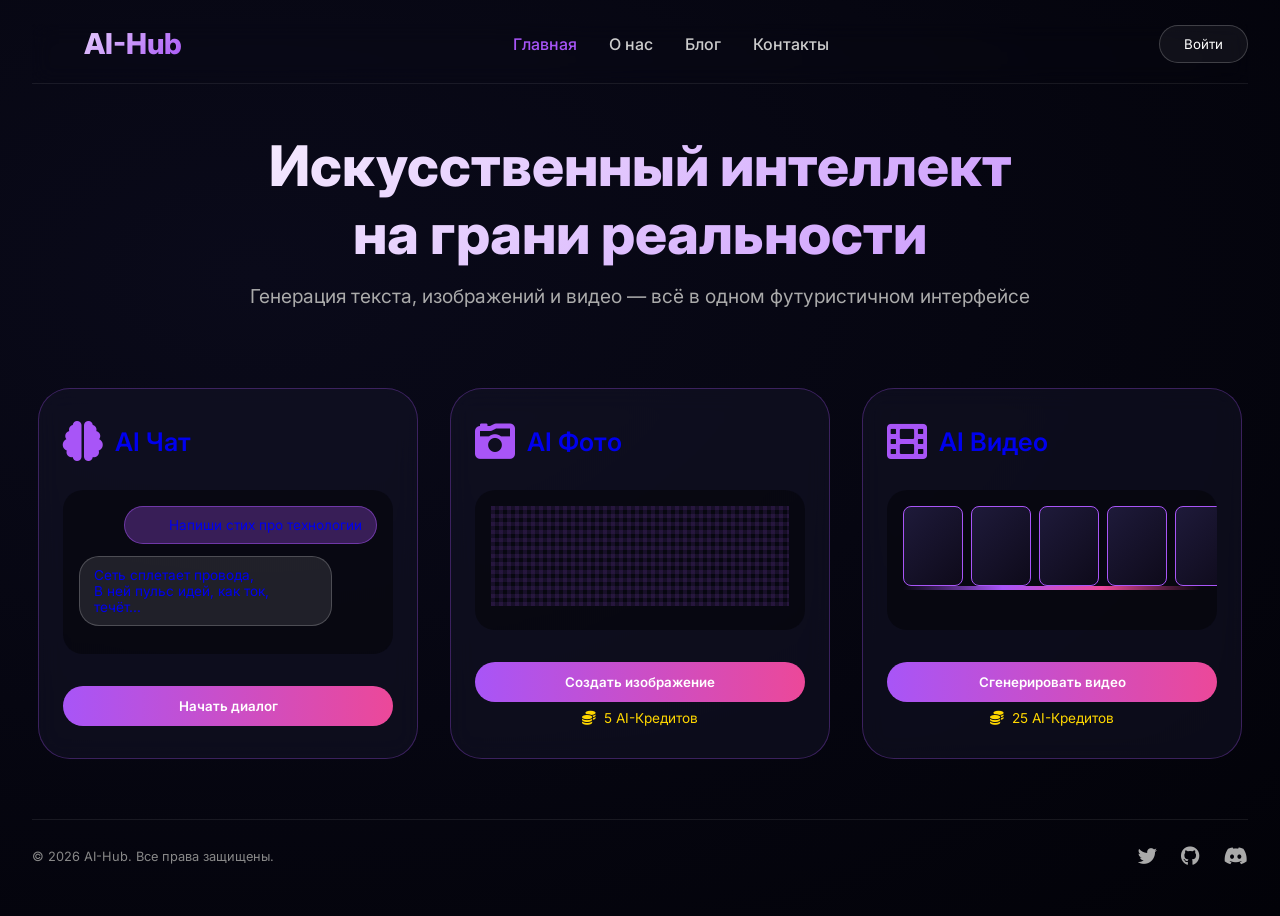
==== commit 4b72c580: "Update index.html" ====
--- a/index.html
+++ b/index.html
@@ -66,7 +66,6 @@
             color: #a855f7;
         }
 
-        /* Профиль */
         .auth-area {
             display: flex;
             align-items: center;
@@ -151,7 +150,6 @@
             padding: 4px;
         }
 
-        /* Герой */
         .hero {
             text-align: center;
             margin-bottom: 80px;
@@ -170,7 +168,6 @@
             color: #aaa;
         }
 
-        /* Карточки */
         .cards-container {
             display: flex;
             justify-content: center;
@@ -295,8 +292,16 @@
             transition: 0.2s;
             font-family: 'Inter', sans-serif;
         }
-
-        /* Модальные окна */
+        .price-tag {
+            text-align: center;
+            margin-top: 8px;
+            font-size: 0.85rem;
+            color: #FFD700;
+        }
+        .price-tag i {
+            margin-right: 4px;
+        }
+
         .modal {
             display: none;
             position: fixed;
@@ -397,8 +402,6 @@
             margin-top: 8px;
             font-family: 'Inter', sans-serif;
         }
-
-        /* Пополнение */
         .package-grid {
             display: grid;
             grid-template-columns: 1fr 1fr;
@@ -517,6 +520,7 @@
                             <div class="pixel-canvas"></div>
                         </div>
                         <button class="card-btn" type="button">Создать изображение</button>
+                        <div class="price-tag"><i class="fas fa-coins"></i> 5 AI-Кредитов</div>
                     </div>
                 </a>
                 <a href="video.html" class="card-link">
@@ -533,6 +537,7 @@
                             <div class="data-stream"></div>
                         </div>
                         <button class="card-btn" type="button">Сгенерировать видео</button>
+                        <div class="price-tag"><i class="fas fa-coins"></i> 25 AI-Кредитов</div>
                     </div>
                 </a>
             </div>
@@ -548,7 +553,7 @@
         </footer>
     </div>
 
-    <!-- Модальное окно входа/регистрации -->
+    <!-- Модалки входа/регистрации и пополнения -->
     <div class="modal" id="authModal">
         <div class="modal-content">
             <button class="modal-close" id="closeAuthModal">&times;</button>
@@ -589,7 +594,6 @@
         </div>
     </div>
 
-    <!-- Модальное окно пополнения -->
     <div class="modal" id="topupModal">
         <div class="modal-content" style="max-width: 420px;">
             <button class="modal-close" id="closeTopupModal">&times;</button>
@@ -613,7 +617,6 @@
 
     <script>
         (() => {
-            // ---------- localStorage ----------
             const USERS_KEY = 'aihub_users';
             const CURRENT_USER_KEY = 'aihub_currentUser';
             const BALANCES_KEY = 'aihub_balances';
@@ -623,7 +626,6 @@
             const getCurrentUser = () => JSON.parse(localStorage.getItem(CURRENT_USER_KEY));
             const setCurrentUser = (user) => localStorage.setItem(CURRENT_USER_KEY, JSON.stringify(user));
             const clearCurrentUser = () => localStorage.removeItem(CURRENT_USER_KEY);
-
             const getBalances = () => JSON.parse(localStorage.getItem(BALANCES_KEY)) || {};
             const saveBalances = (balances) => localStorage.setItem(BALANCES_KEY, JSON.stringify(balances));
             const getUserBalance = (userId) => {
@@ -635,11 +637,8 @@
                 b[userId] = amount;
                 saveBalances(b);
             };
-
-            // Стартовый баланс при регистрации
             const START_BALANCE = 50;
 
-            // ---------- DOM ----------
             const authArea = document.getElementById('authArea');
             const authModal = document.getElementById('authModal');
             const closeAuthModalBtn = document.getElementById('closeAuthModal');
@@ -666,7 +665,6 @@
 
             let selectedAmount = null;
 
-            // ---------- Рендер профиля ----------
             function renderAuthArea() {
                 const user = getCurrentUser();
                 authArea.innerHTML = '';
@@ -715,9 +713,7 @@
                 hideAuthErrors();
                 switchAuthTab('login');
             }
-            function closeAuthModal() {
-                authModal.classList.remove('active');
-            }
+            function closeAuthModal() { authModal.classList.remove('active'); }
             function hideAuthErrors() {
                 loginError.style.display = 'none';
                 regNameError.style.display = 'none';
@@ -738,14 +734,9 @@
                 hideAuthErrors();
             }
 
-            function isValidUsername(name) {
-                return /^[a-zA-Z0-9]+$/.test(name);
-            }
-            function generateUserId() {
-                return 'U' + Math.random().toString(16).slice(2, 10).toUpperCase();
-            }
-
-            // Вход
+            function isValidUsername(name) { return /^[a-zA-Z0-9]+$/.test(name); }
+            function generateUserId() { return 'U' + Math.random().toString(16).slice(2, 10).toUpperCase(); }
+
             loginForm.addEventListener('submit', (e) => {
                 e.preventDefault();
                 hideAuthErrors();
@@ -768,7 +759,6 @@
                 renderAuthArea();
             });
 
-            // Регистрация
             registerForm.addEventListener('submit', (e) => {
                 e.preventDefault();
                 hideAuthErrors();
@@ -799,7 +789,7 @@
                 const newUser = { name, password: pass, id: generateUserId() };
                 users.push(newUser);
                 saveUsers(users);
-                setUserBalance(newUser.id, START_BALANCE); // стартовые кредиты
+                setUserBalance(newUser.id, START_BALANCE);
                 setCurrentUser({ name: newUser.name, id: newUser.id });
                 closeAuthModal();
                 renderAuthArea();
@@ -810,16 +800,13 @@
                 renderAuthArea();
             }
 
-            tabs.forEach(tab => {
-                tab.addEventListener('click', () => switchAuthTab(tab.dataset.tab));
-            });
+            tabs.forEach(tab => tab.addEventListener('click', () => switchAuthTab(tab.dataset.tab)));
             closeAuthModalBtn.addEventListener('click', closeAuthModal);
             window.addEventListener('click', (e) => {
                 if (e.target === authModal) closeAuthModal();
                 if (e.target === topupModal) closeTopupModal();
             });
 
-            // ---------- Пополнение ----------
             function openTopupModal() {
                 topupModal.classList.add('active');
                 selectedAmount = null;
@@ -828,9 +815,7 @@
                 buyBtn.disabled = true;
                 topupError.style.display = 'none';
             }
-            function closeTopupModal() {
-                topupModal.classList.remove('active');
-            }
+            function closeTopupModal() { topupModal.classList.remove('active'); }
             closeTopupModalBtn.addEventListener('click', closeTopupModal);
 
             packageBtns.forEach(btn => {
@@ -874,7 +859,6 @@
                 closeTopupModal();
             });
 
-            // Начальный рендер
             renderAuthArea();
         })();
     </script>
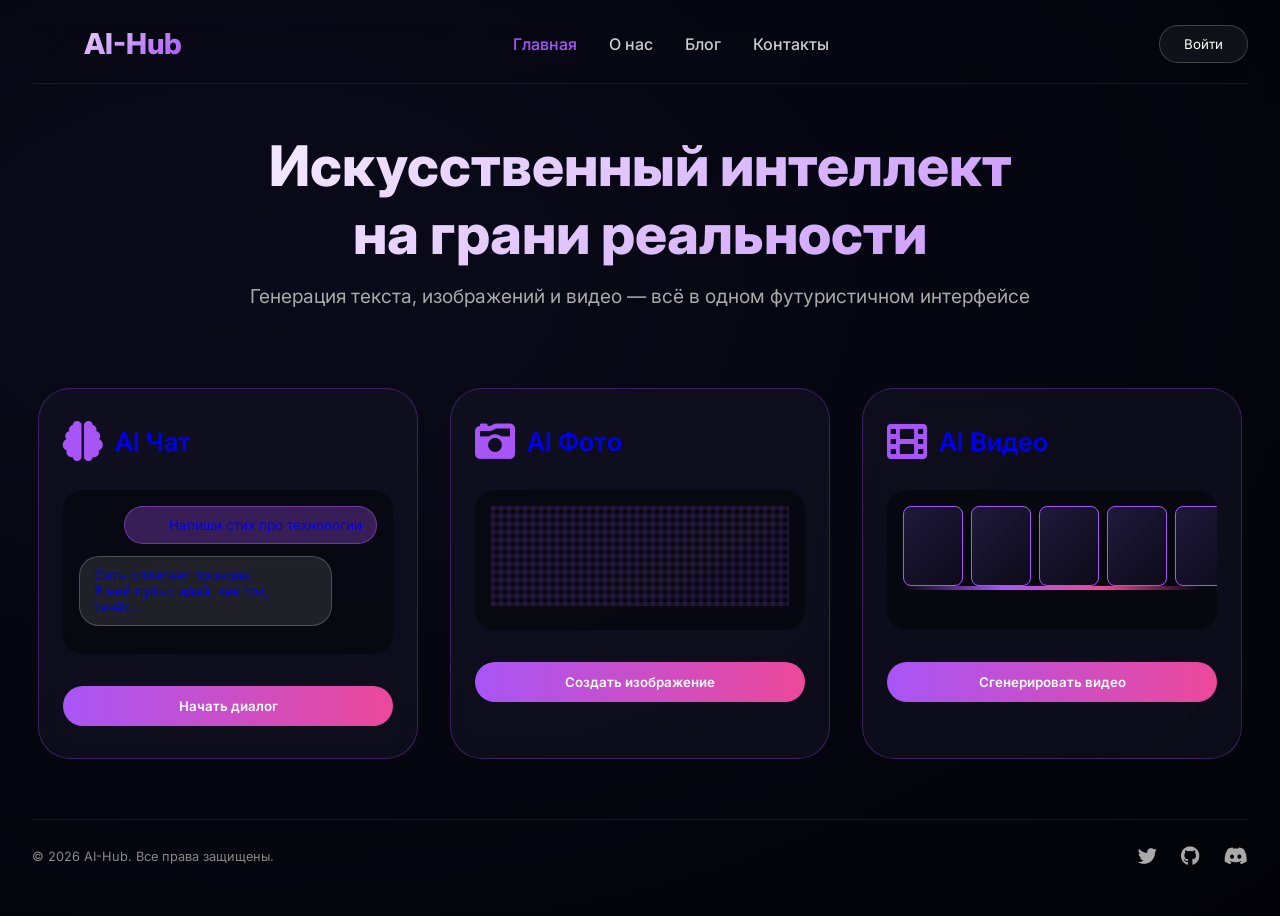
==== commit 8e59e5d9: "Update index.html" ====
--- a/index.html
+++ b/index.html
@@ -291,15 +291,6 @@
             margin-top: 16px;
             transition: 0.2s;
             font-family: 'Inter', sans-serif;
-        }
-        .price-tag {
-            text-align: center;
-            margin-top: 8px;
-            font-size: 0.85rem;
-            color: #FFD700;
-        }
-        .price-tag i {
-            margin-right: 4px;
         }
 
         .modal {
@@ -520,7 +511,6 @@
                             <div class="pixel-canvas"></div>
                         </div>
                         <button class="card-btn" type="button">Создать изображение</button>
-                        <div class="price-tag"><i class="fas fa-coins"></i> 5 AI-Кредитов</div>
                     </div>
                 </a>
                 <a href="video.html" class="card-link">
@@ -537,7 +527,6 @@
                             <div class="data-stream"></div>
                         </div>
                         <button class="card-btn" type="button">Сгенерировать видео</button>
-                        <div class="price-tag"><i class="fas fa-coins"></i> 25 AI-Кредитов</div>
                     </div>
                 </a>
             </div>
@@ -553,7 +542,7 @@
         </footer>
     </div>
 
-    <!-- Модалки входа/регистрации и пополнения -->
+    <!-- Модалки -->
     <div class="modal" id="authModal">
         <div class="modal-content">
             <button class="modal-close" id="closeAuthModal">&times;</button>
@@ -800,7 +789,9 @@
                 renderAuthArea();
             }
 
-            tabs.forEach(tab => tab.addEventListener('click', () => switchAuthTab(tab.dataset.tab)));
+            tabs.forEach(tab => {
+                tab.addEventListener('click', () => switchAuthTab(tab.dataset.tab));
+            });
             closeAuthModalBtn.addEventListener('click', closeAuthModal);
             window.addEventListener('click', (e) => {
                 if (e.target === authModal) closeAuthModal();
